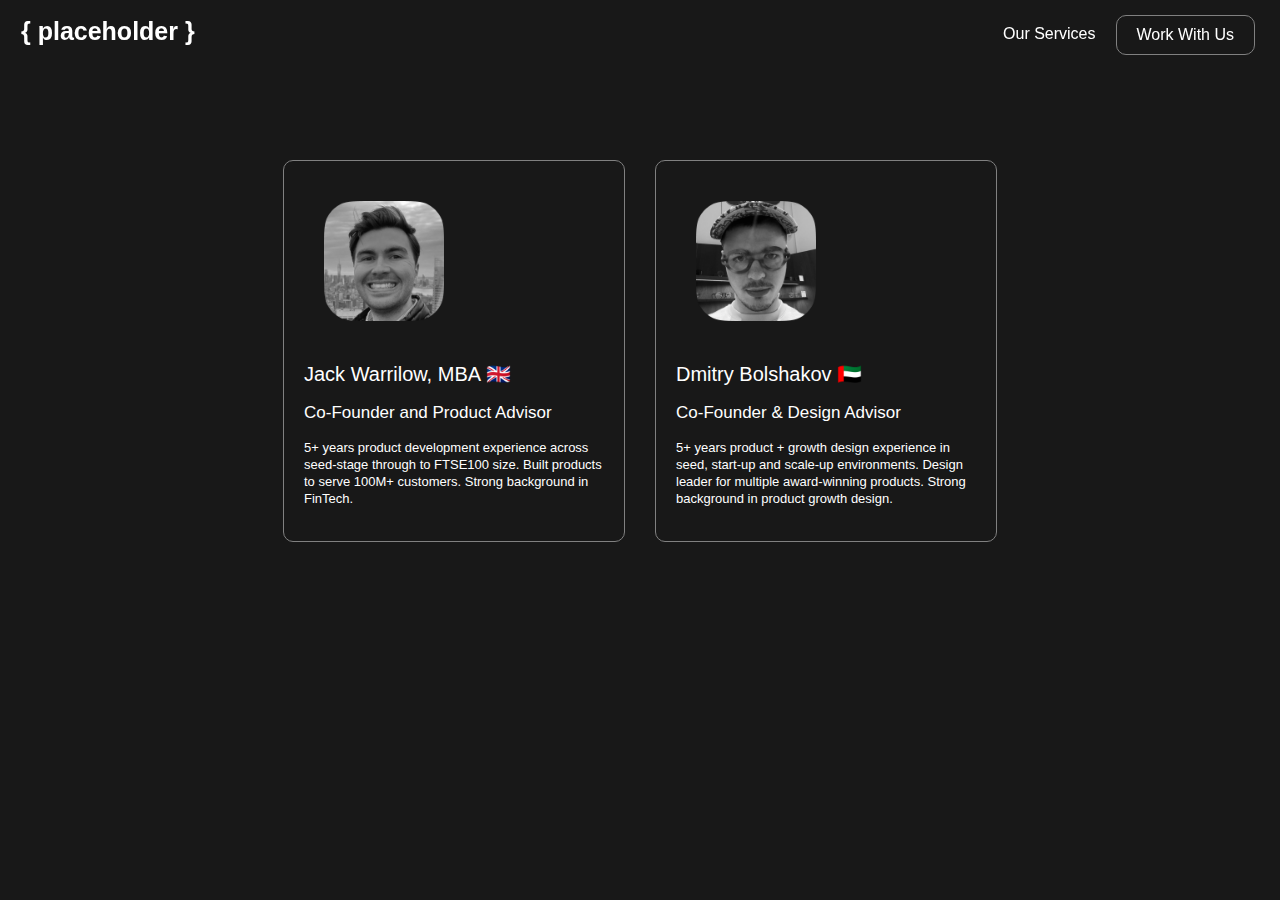
==== aboutUs.html @ 29fb07e6 "Add files via upload" ====
<!DOCTYPE html>
<html lang="en">
<head>
    <meta charset="UTF-8">
    <meta name="viewport" content="width=device-width, initial-scale=1.0">
    <title>Our Services</title>
    <link rel="stylesheet" href="style.css">
    <script src="script.js"></script>
</head>
<body>


<!-- navbar-->


<!-- logo and subtitle-->
    <h1 class="logoTwo"><a href="landingPage.html">{ placeholder }</a></h1>
    <nav class="navBarWhole">
        <ul>
        <li class="ourServices"><a href="ourServices.html">Our Services</a></li>
        <li class="workWithUs"><a class="buttonStyling" href="https://forms.gle/C9d6QhEDBgLGDQk66">Work With Us</a></li>
        </ul>
    </nav>

<!-- body of team members-->

<div class="servicesContainer">
    <div class="divOne">
        <div class="textWrapperOne">
            <img src="Jack.png" alt="Who we've worked with" width="120px" style="padding: 20px;">
            <p class="p5">Jack Warrilow, MBA 🇬🇧</p>
            <p class="p6">Co-Founder and Product Advisor</p>
            <p class="p7">5+ years product development experience across seed-stage through to FTSE100 size. Built products to serve 100M+ customers. Strong background in FinTech.</p>
        </div>
    </div>
    
    <div class="divTwo">
        <div class="textWrapperOne">
            <img src="Dima.png" alt="Who we've worked with" width="120px" style="padding: 20px;">
            <p class="p5">Dmitry Bolshakov 🇦🇪</p>
            <p class="p6">Co-Founder & Design Advisor</p>
            <p class="p7">5+ years product + growth design experience in seed, start-up and scale-up environments. Design leader for multiple award-winning products. Strong background in product growth design. </p>
        </div>
    </div>
---- style.css ----
body {
    background-color: #181818;
    font-family:Arial, Helvetica, sans-serif;
    height: 100;
}

html, body {
    height: 100%;
    overflow: hidden;
    margin: 0; /* Remove default margin */
}

a {
    color: inherit; /* Inherit color from parent element */
    text-decoration: none; /* Remove underline */
}

a:hover {
    color: rgb(51, 51, 51); /* Change color on hover */
    transition: 0.5s; /* Smooth transition */
}

a:active {
    color: #8f8f8f; /* Change color on click */
}

a:visited {
    color: inherit; /* Inherit color from parent element to avoid purple visited links */
    text-decoration: none; /* Remove underline */
}

/* nav bar */

.navBarWhole {
    position: fixed;
    right: 0;
    top: 0;
    padding-top: 15px;
    padding-right: 25px;
    display: flex;
    justify-content: space-between;
    align-items: center;
}

.navBarWhole ul {
    list-style-type: none;
    margin: 0;
    padding: 0;
    display: flex;
    gap: 20px;
}

.navBarWhole ul li {
    color: white;
    transition: 0.5s;
}

.ourServices {
    padding-top: 10px;
    cursor: pointer;
    transition: 0.3s;
}

.ourServices:hover {
    color: rgb(51, 51, 51);
    transition: 0.3s;
    cursor: pointer;
}


.buttonStyling {
    display: inline-block;
    padding: 10px 20px;
    background-color: #181818;
    color: white;
    text-align: center;
    text-decoration: none;
    border-color: white;
    border-radius: 10px;
    font-size: 16px;
    cursor: pointer;
    border: 1px solid hsl(0, 0%, 50%);
    transition: 0.3s;
}

.buttonStyling:hover {
    
    transition: 0.3s;
    border-color: rgb(51, 51, 51);
}

/* main body landing page */ 

.logo {
    color: white;
    font-size: 100px;
    padding-top: 20px;
    padding-right: 35px;
    padding-left: 35px;
    position: fixed;
    bottom: 0;
    padding-bottom: 130px;
}

.subText {
    color: rgb(51, 51, 51);
    font-size: 25px;
    font-weight: 400;
    width: 700px;
    padding-top: 10px;
    padding-right: 35px;
    padding-left: 35px;
    position: fixed;
    bottom: 0;
    padding-bottom: 30px;
    transition: 0.7s;
}

.subText:hover {
    color: white;
    transition: 1.5s;
}

/* main body services page */ 


.logoTwo {
    color: white;
    width: 15%;
    font-size: 25px;
    position: fixed;
    top: 0;
    left: 0;
    margin-left: 20px;
    padding-left: 1px;
    transition: 0.2s;
}

.logoTwo:hover {
    color: #494949;
    font-size: 25px;
    position: fixed;
    top: 0;
    left: 0;
    margin-left: 1  5px;
    cursor: pointer;
    transition: 0.05s;
}

.logoTwo:active {
    color: #8f8f8f;;
    font-size: 25px;
    position: fixed;
    top: 0;
    left: 0;
    margin-left: 25px;
    cursor: pointer;
}

.headerText {
    color: white;
    margin-top: 20px;
}

.containerPlace {
    color: white;
    margin-top: 100px;
    margin-left: 35px;
}

.containerFormat {
    color: white;
}

.servicesContainer {
    display: flex;               /* Enables flex layout */
    justify-content: center;     /* Centers divs horizontally */
    align-items: center;     /* Aligns divs at the top */
    gap: 30px;                   /* Space between divs */
    height: auto;              /* Full viewport height */
    margin: 0 auto;              /* Centers the container itself */
    margin-top: 150px;
    padding: 0;
    overflow: hidden;
}

.divOne, .divTwo, .divThree {
    display: flex;
    flex-direction: column;      /* Stacks children vertically */
    align-items: center;         /* Centers children horizontally */
    justify-content: center;     /* Centers children vertically */
    text-align: left;
}

.textWrapper {
    border: 1px solid hsl(0, 0%, 50%);
    padding: 20px;
    margin: 10px 0;
    background-color:  #181818;
    color: white;
    border-radius: 10px;
    transition: 0.5s;
    width: 300px;
    line-height: 0.1;
}

.textWrapper:hover {
    border: 1px solid hsl(0, 0%, 33%);
    transform: scale(1.05);
}

.p1 {
    color: white;
    font-size: 25px;
}

.p2 {
    color: white;
    line-height: 0.5cm;
    padding-bottom: 30px;
}

.p3 {
    color: white;
    line-height: 0.1cm;
}

.p4 {
    color: rgb(51, 51, 51);
    display: flex;
    justify-content: center;    
    margin-top: 90px;
}

.p5 {
    color: white;
    font-size: 20px;
}

.p6 {
    color: white;
    font-size: 17px;
    padding-bottom: 2px;
}

.p7 {
    color: white;
    font-size: 13px;
    width: auto;
    line-height: 1.3;
}

.line {
    border: 0.5px solid white;
}

.h1 {
    color: white;
}

/* Footer logos */ 

.logosFormatting {
    display: flex;
    padding-top: 35px;
    justify-content: center;
    opacity: 60%;
    gap: 30px;
    height: 20px;
    width: auto;
    align-items: center; 
}

.textWrapperOne {
    border: 1px solid hsl(0, 0%, 50%);
    padding: 20px;
    margin: 10px 0;
    background-color:  #181818;
    color: white;
    border-radius: 10px;
    transition: 0.5s;
    width: 300px;
    line-height: 1;
}

.textWrapperOne:hover {
    border: 1px solid hsl(0, 0%, 33%);
    transform: scale(1.05);
}
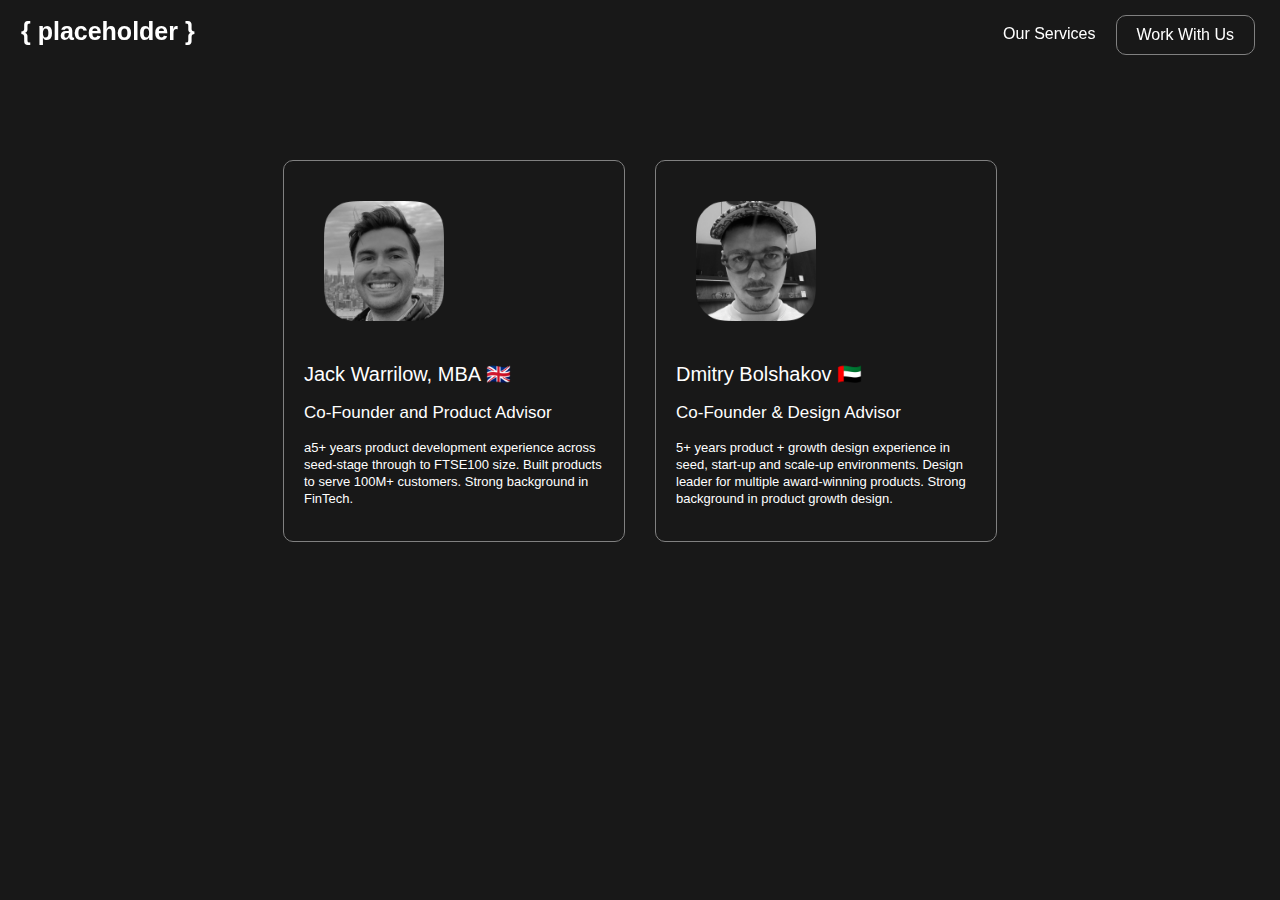
==== commit fb25fe97: "Add files via upload" ====
--- a/aboutUs.html
+++ b/aboutUs.html
@@ -14,7 +14,7 @@
 
 
 <!-- logo and subtitle-->
-    <h1 class="logoTwo"><a href="landingPage.html">{ placeholder }</a></h1>
+    <h1 class="logoTwo"><a href="index.html">{ placeholder }</a></h1>
     <nav class="navBarWhole">
         <ul>
         <li class="ourServices"><a href="ourServices.html">Our Services</a></li>
@@ -30,7 +30,7 @@
             <img src="Jack.png" alt="Who we've worked with" width="120px" style="padding: 20px;">
             <p class="p5">Jack Warrilow, MBA 🇬🇧</p>
             <p class="p6">Co-Founder and Product Advisor</p>
-            <p class="p7">5+ years product development experience across seed-stage through to FTSE100 size. Built products to serve 100M+ customers. Strong background in FinTech.</p>
+            <p class="p7">a5+ years product development experience across seed-stage through to FTSE100 size. Built products to serve 100M+ customers. Strong background in FinTech.</p>
         </div>
     </div>
     
--- a/style.css
+++ b/style.css
@@ -100,6 +100,7 @@
     position: fixed;
     bottom: 0;
     padding-bottom: 130px;
+    width: 75%;
 }
 
 .subText {
@@ -114,7 +115,93 @@
     bottom: 0;
     padding-bottom: 30px;
     transition: 0.7s;
-}
+    width: 75%;
+}
+
+@media (max-width: 360px) {
+    .logo {
+        font-size: 30px;
+        width: 75%;
+    }
+    .subText {
+        font-size: 12px;
+        padding: 58px 35px;
+        width: 75%;
+    }
+}
+
+@media (min-width: 361px) and (max-width: 576px) {
+    .logo {
+        font-size: 50px;
+        width: 75%;
+    }
+    .subText {
+        font-size: 14px;
+        padding: 67px 35px;
+        width: 75%;
+    }
+}
+
+@media (min-width: 390px) and (max-width: 576px) {
+    .logo {
+        font-size: 38px;
+        width: 75%;
+    }
+    .subText {
+        font-size: 14px;
+        padding: 53px 35px;
+        width: 75%;
+    }
+}
+
+@media (min-width: 577px) and (max-width: 768px) {
+    .logo {
+        font-size: 60px;
+        width: 75%;
+    }
+    .subText {
+        font-size: 16px;
+        padding: 70px 35px;
+        width: 75%;
+    }
+}
+
+@media (min-width: 769px) and (max-width: 992px) {
+    .logo {
+        font-size: 70px;
+        width: 75%;
+    }
+    .subText {
+        font-size: 18px;
+        padding: 70px 35px;
+        width: 75%;
+    }
+}
+
+@media (min-width: 993px) and (max-width: 1200px) {
+    .logo {
+        font-size: 85px;
+        width: 75%;
+    }
+    .subText {
+        font-size: 20px;
+        padding: 70px 30px;
+        width: 75%;
+
+    }
+}
+
+@media (min-width: 1201px) {
+    .logo {
+        font-size: 100px; /* Base size */
+        width: 75%;
+    }
+    .subText {
+        font-size: 24px; /* Base size */
+        padding: 45px 35px;
+    }
+}
+
 
 .subText:hover {
     color: white;
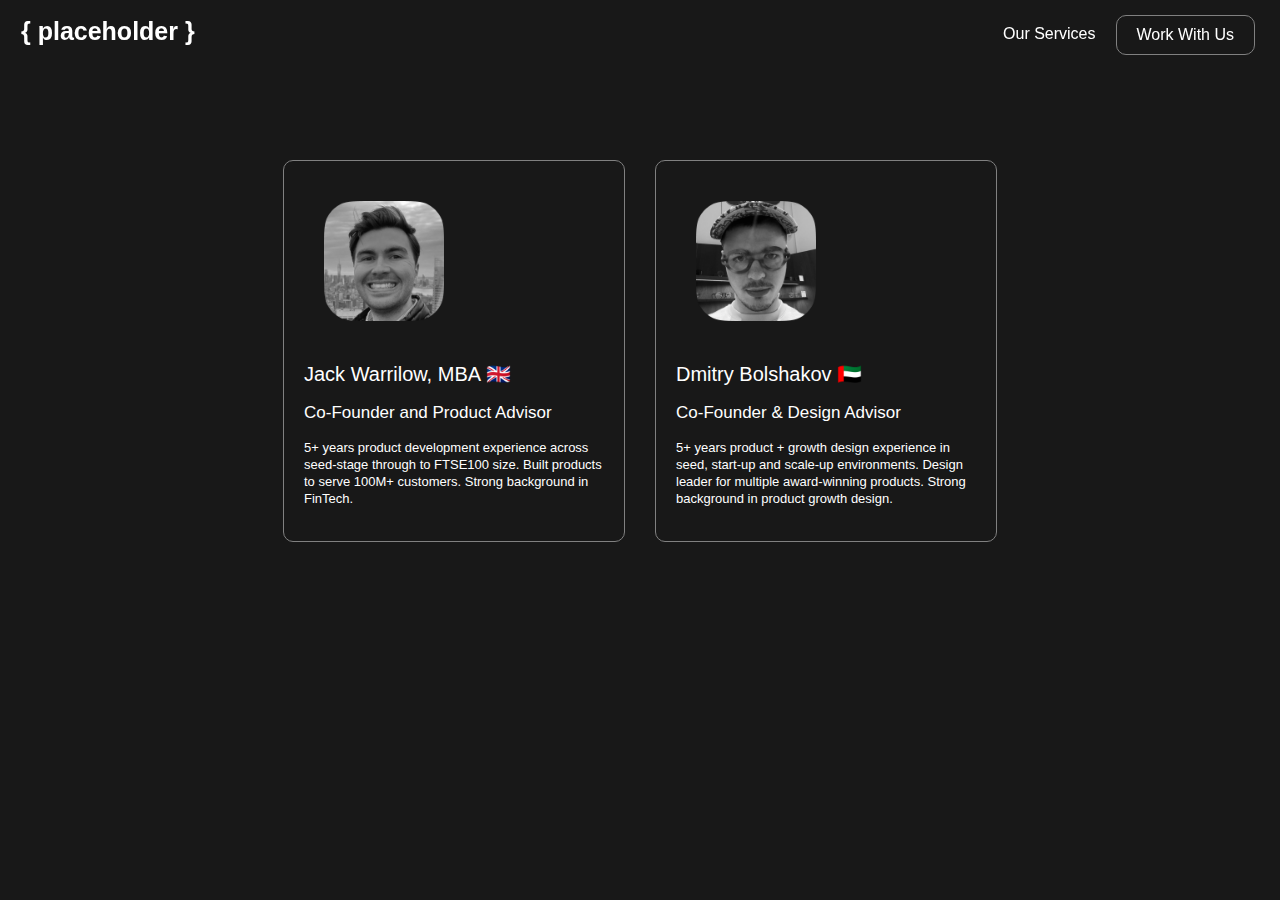
==== commit 8dcd5a62: "Responsiveness for About Us" ====
--- a/aboutUs.html
+++ b/aboutUs.html
@@ -3,7 +3,7 @@
 <head>
     <meta charset="UTF-8">
     <meta name="viewport" content="width=device-width, initial-scale=1.0">
-    <title>Our Services</title>
+    <title>About Us</title>
     <link rel="stylesheet" href="style.css">
     <script src="script.js"></script>
 </head>
@@ -11,8 +11,6 @@
 
 
 <!-- navbar-->
-
-
 <!-- logo and subtitle-->
     <h1 class="logoTwo"><a href="index.html">{ placeholder }</a></h1>
     <nav class="navBarWhole">
@@ -30,7 +28,7 @@
             <img src="Jack.png" alt="Who we've worked with" width="120px" style="padding: 20px;">
             <p class="p5">Jack Warrilow, MBA 🇬🇧</p>
             <p class="p6">Co-Founder and Product Advisor</p>
-            <p class="p7">a5+ years product development experience across seed-stage through to FTSE100 size. Built products to serve 100M+ customers. Strong background in FinTech.</p>
+            <p class="p7">5+ years product development experience across seed-stage through to FTSE100 size. Built products to serve 100M+ customers. Strong background in FinTech.</p>
         </div>
     </div>
     
--- a/style.css
+++ b/style.css
@@ -92,7 +92,7 @@
 /* main body landing page */ 
 
 .logo {
-    color: white;
+    color: rgb(255, 255, 255);
     font-size: 100px;
     padding-top: 20px;
     padding-right: 35px;
@@ -104,7 +104,7 @@
 }
 
 .subText {
-    color: rgb(51, 51, 51);
+    color: rgb(111, 111, 111);
     font-size: 25px;
     font-weight: 400;
     width: 700px;
@@ -113,11 +113,12 @@
     padding-left: 35px;
     position: fixed;
     bottom: 0;
-    padding-bottom: 30px;
     transition: 0.7s;
     width: 75%;
 }
 
+/* Main page and logo */
+
 @media (max-width: 360px) {
     .logo {
         font-size: 30px;
@@ -132,12 +133,14 @@
 
 @media (min-width: 361px) and (max-width: 576px) {
     .logo {
-        font-size: 50px;
-        width: 75%;
+        font-size: 38px;
+        width: 75%;
+        padding-bottom: 140px;
     }
     .subText {
         font-size: 14px;
         padding: 67px 35px;
+        padding-bottom: 35px;
         width: 75%;
     }
 }
@@ -146,10 +149,12 @@
     .logo {
         font-size: 38px;
         width: 75%;
+        padding-bottom: 160px;
     }
     .subText {
         font-size: 14px;
         padding: 53px 35px;
+        padding-bottom: 80px;
         width: 75%;
     }
 }
@@ -162,6 +167,7 @@
     .subText {
         font-size: 16px;
         padding: 70px 35px;
+        padding-bottom: 68px;
         width: 75%;
     }
 }
@@ -174,6 +180,7 @@
     .subText {
         font-size: 18px;
         padding: 70px 35px;
+        padding-bottom: 50px;
         width: 75%;
     }
 }
@@ -193,12 +200,13 @@
 
 @media (min-width: 1201px) {
     .logo {
-        font-size: 100px; /* Base size */
-        width: 75%;
-    }
-    .subText {
-        font-size: 24px; /* Base size */
+        font-size: 100px; 
+        width: 75%;
+    }
+    .subText {
+        font-size: 24px; 
         padding: 45px 35px;
+        padding-bottom: 100px;
     }
 }
 
@@ -223,6 +231,122 @@
     transition: 0.2s;
 }
 
+/* About us page */
+
+@media (min-width: 993px) and (max-width: 1200px) {
+    .logoTwo {
+        font-size: 18px;
+        margin-left: 25px;
+        margin-top: 25px;
+    }
+    .navBarWhole {
+        scale: 80%;
+        padding-right: 10px;
+    }
+    .divOne, .divTwo {
+        scale: 90%;
+    }
+    }
+
+    .servicesContainer {
+        display: flex;               /* Enables flex layout */
+        justify-content: center;     /* Centers divs horizontally */
+        align-items: center;     /* Aligns divs at the top */
+        gap: 30px;                   /* Space between divs */
+        height: auto;              /* Full viewport height */
+        margin: 0 auto;              /* Centers the container itself */
+        margin-top: 150px;
+        padding: 0;
+        overflow: hidden;
+    }
+
+@media (min-width: 769px) and (max-width: 992px) {
+    .logoTwo {
+        font-size: 14px;
+        margin-left: 30px;
+        margin-top: 25px;
+    }
+    .navBarWhole {
+        scale: 73%;
+        padding-right: 1px;
+    }
+    .divOne, .divTwo {
+        scale: 75%;    
+    }
+    }
+
+@media (min-width: 577px) and (max-width: 768px) {
+    .logoTwo {
+        font-size: 12px;
+        margin-left: 30px;
+        margin-top: 25px;
+    }
+    .navBarWhole {
+        right: -6.2%;
+        top: 0;
+        scale: 65%;
+    }
+    .servicesContainer {
+        flex-direction: column;
+        scale: 80%;
+        height: 100vh;
+        width: 100%;
+        justify-content: center;
+        align-items: center;
+        margin: 0%;
+        padding: 0%;
+        }
+    }
+ 
+    @media (min-width: 390px) and (max-width: 576px) {
+    .logoTwo {
+        font-size: 12px;
+        margin-left: 30px;
+        margin-top: 25px;
+        width: 40%;
+    }
+     .navBarWhole {
+        right: 30%;
+        top: 0;
+        padding-right: 38px;
+        scale: 65%;
+    }
+    .servicesContainer {
+        flex-direction: column;
+        scale: 80%;
+        height: 100vh;
+        width: 100%;
+        justify-content: center;
+        align-items: center;
+        margin: 0%;
+        padding: 0%;
+    }
+    }
+    
+    @media (min-width: 361px) and (max-width: 576px) {
+    .logoTwo {
+        font-size: 12px;
+        margin-left: 30px;
+        margin-top: 25px;
+        width: 40%;
+    }
+    .navBarWhole {
+        right: -11.2%;
+        top: 0;
+        scale: 65%;
+    }
+    .servicesContainer {
+        flex-direction: column;
+        scale: 80%;
+        height: 100vh;
+        width: 100%;
+        justify-content: center;
+        align-items: center;
+        margin: 0%;
+        padding: 0%;
+     }
+        }
+    
 .logoTwo:hover {
     color: #494949;
     font-size: 25px;
@@ -259,17 +383,6 @@
     color: white;
 }
 
-.servicesContainer {
-    display: flex;               /* Enables flex layout */
-    justify-content: center;     /* Centers divs horizontally */
-    align-items: center;     /* Aligns divs at the top */
-    gap: 30px;                   /* Space between divs */
-    height: auto;              /* Full viewport height */
-    margin: 0 auto;              /* Centers the container itself */
-    margin-top: 150px;
-    padding: 0;
-    overflow: hidden;
-}
 
 .divOne, .divTwo, .divThree {
     display: flex;
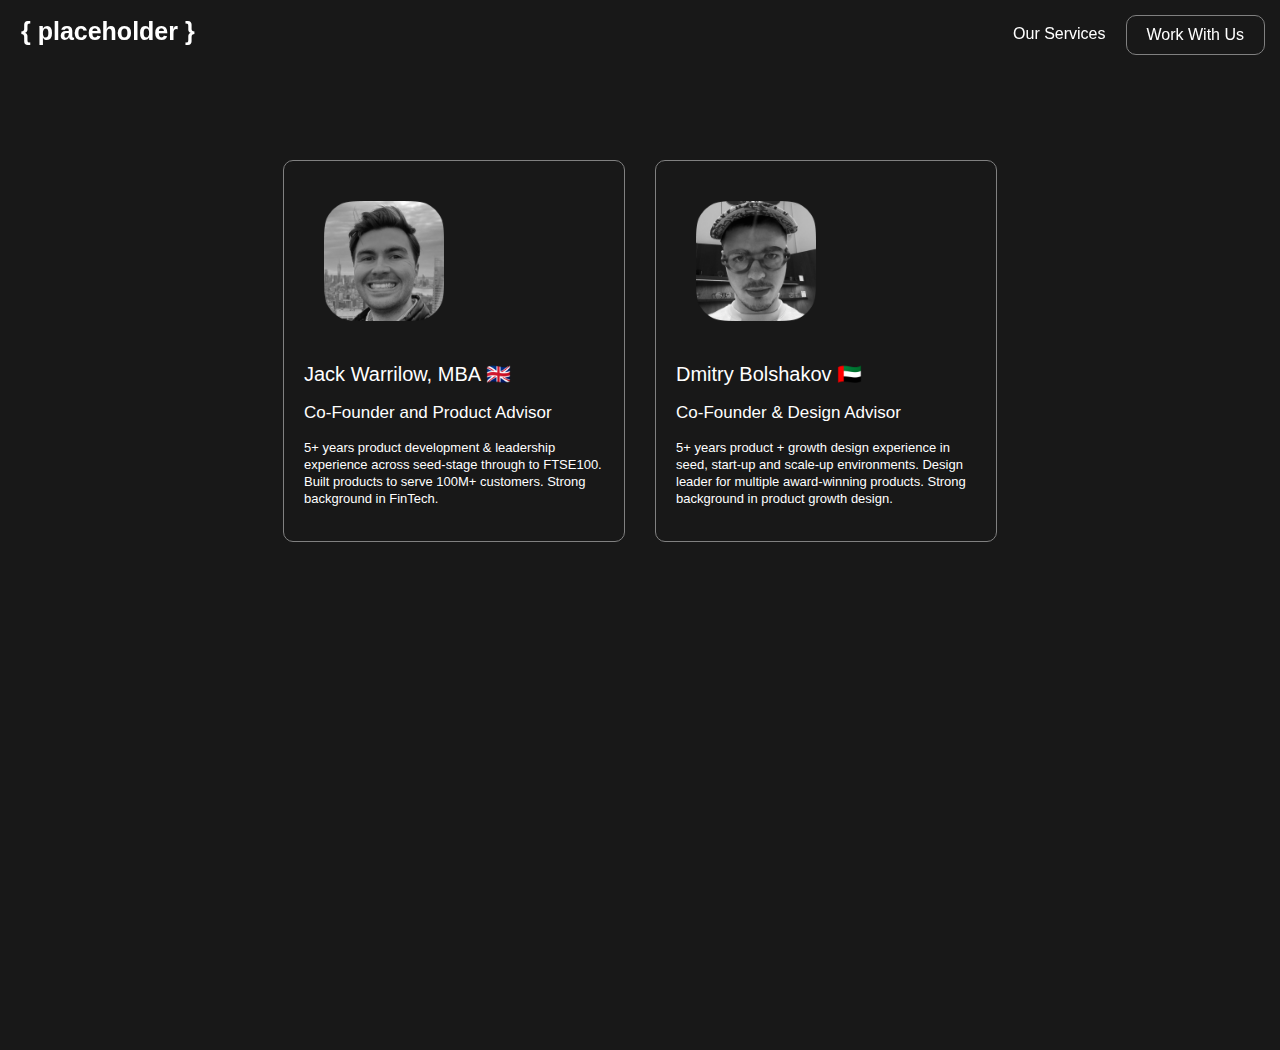
==== commit 7ffaf45e: "Bouncing logoTwo" ====
--- a/aboutUs.html
+++ b/aboutUs.html
@@ -28,7 +28,7 @@
             <img src="Jack.png" alt="Who we've worked with" width="120px" style="padding: 20px;">
             <p class="p5">Jack Warrilow, MBA 🇬🇧</p>
             <p class="p6">Co-Founder and Product Advisor</p>
-            <p class="p7">5+ years product development experience across seed-stage through to FTSE100 size. Built products to serve 100M+ customers. Strong background in FinTech.</p>
+            <p class="p7">5+ years product development & leadership experience across seed-stage through to FTSE100. Built products to serve 100M+ customers. Strong background in FinTech.</p>
         </div>
     </div>
     
--- a/style.css
+++ b/style.css
@@ -2,11 +2,12 @@
     background-color: #181818;
     font-family:Arial, Helvetica, sans-serif;
     height: 100;
+    overflow-x: hidden;
+    margin: 0;
 }
 
 html, body {
     height: 100%;
-    overflow: hidden;
     margin: 0; /* Remove default margin */
 }
 
@@ -30,13 +31,33 @@
 }
 
 /* nav bar */
+
+/* main body services page */ 
+
+.logoTwo {
+    color: white;
+    width: 15%;
+    font-size: 25px;
+    position: fixed;
+    top: 0;
+    left: 0;
+    margin-left: 20px;
+    padding-left: 1px;
+    cursor: pointer;
+    transition: color 0.3s ease, transform 0.1s ease;
+    outline: none;
+}
+
+.logoTwo:hover {
+    color: #494949;
+}
 
 .navBarWhole {
     position: fixed;
     right: 0;
     top: 0;
     padding-top: 15px;
-    padding-right: 25px;
+    padding-right: 15px;
     display: flex;
     justify-content: space-between;
     align-items: center;
@@ -149,12 +170,12 @@
     .logo {
         font-size: 38px;
         width: 75%;
-        padding-bottom: 160px;
+        padding-bottom: 120px;
     }
     .subText {
         font-size: 14px;
         padding: 53px 35px;
-        padding-bottom: 80px;
+        padding-bottom: 35px;
         width: 75%;
     }
 }
@@ -216,20 +237,6 @@
     transition: 1.5s;
 }
 
-/* main body services page */ 
-
-
-.logoTwo {
-    color: white;
-    width: 15%;
-    font-size: 25px;
-    position: fixed;
-    top: 0;
-    left: 0;
-    margin-left: 20px;
-    padding-left: 1px;
-    transition: 0.2s;
-}
 
 /* About us page */
 
@@ -245,6 +252,10 @@
     }
     .divOne, .divTwo {
         scale: 90%;
+    }
+    .divOne, .divTwo {
+        margin-left: -15px;
+        margin-right: -15px;
     }
     }
 
@@ -257,7 +268,7 @@
         margin: 0 auto;              /* Centers the container itself */
         margin-top: 150px;
         padding: 0;
-        overflow: hidden;
+        overflow: visible;
     }
 
 @media (min-width: 769px) and (max-width: 992px) {
@@ -272,6 +283,10 @@
     }
     .divOne, .divTwo {
         scale: 75%;    
+    }
+    .divOne, .divTwo {
+        margin-left: -45px;
+        margin-right: -45px;
     }
     }
 
@@ -296,33 +311,39 @@
         margin: 0%;
         padding: 0%;
         }
+    .divOne, .divTwo {
+        margin-bottom: -25px;
+    }
     }
  
     @media (min-width: 390px) and (max-width: 576px) {
     .logoTwo {
         font-size: 12px;
-        margin-left: 30px;
+        margin-left: 90px;
         margin-top: 25px;
         width: 40%;
     }
+   
      .navBarWhole {
-        right: 30%;
+        right: 0%;
         top: 0;
-        padding-right: 38px;
-        scale: 65%;
+        padding-right: 65px;
+        transform: scale(1.10);
     }
     .servicesContainer {
         flex-direction: column;
-        scale: 80%;
-        height: 100vh;
         width: 100%;
-        justify-content: center;
         align-items: center;
-        margin: 0%;
-        padding: 0%;
+        position: relative;
+        top: -29px;
+    }
+    .divOne, .divTwo {
+        margin-bottom: -20px;
     }
     }
     
+
+
     @media (min-width: 361px) and (max-width: 576px) {
     .logoTwo {
         font-size: 12px;
@@ -331,13 +352,13 @@
         width: 40%;
     }
     .navBarWhole {
-        right: -11.2%;
+        right: -17%;
         top: 0;
         scale: 65%;
     }
     .servicesContainer {
         flex-direction: column;
-        scale: 80%;
+        scale: 70%;
         height: 100vh;
         width: 100%;
         justify-content: center;
@@ -347,26 +368,6 @@
      }
         }
     
-.logoTwo:hover {
-    color: #494949;
-    font-size: 25px;
-    position: fixed;
-    top: 0;
-    left: 0;
-    margin-left: 1  5px;
-    cursor: pointer;
-    transition: 0.05s;
-}
-
-.logoTwo:active {
-    color: #8f8f8f;;
-    font-size: 25px;
-    position: fixed;
-    top: 0;
-    left: 0;
-    margin-left: 25px;
-    cursor: pointer;
-}
 
 .headerText {
     color: white;
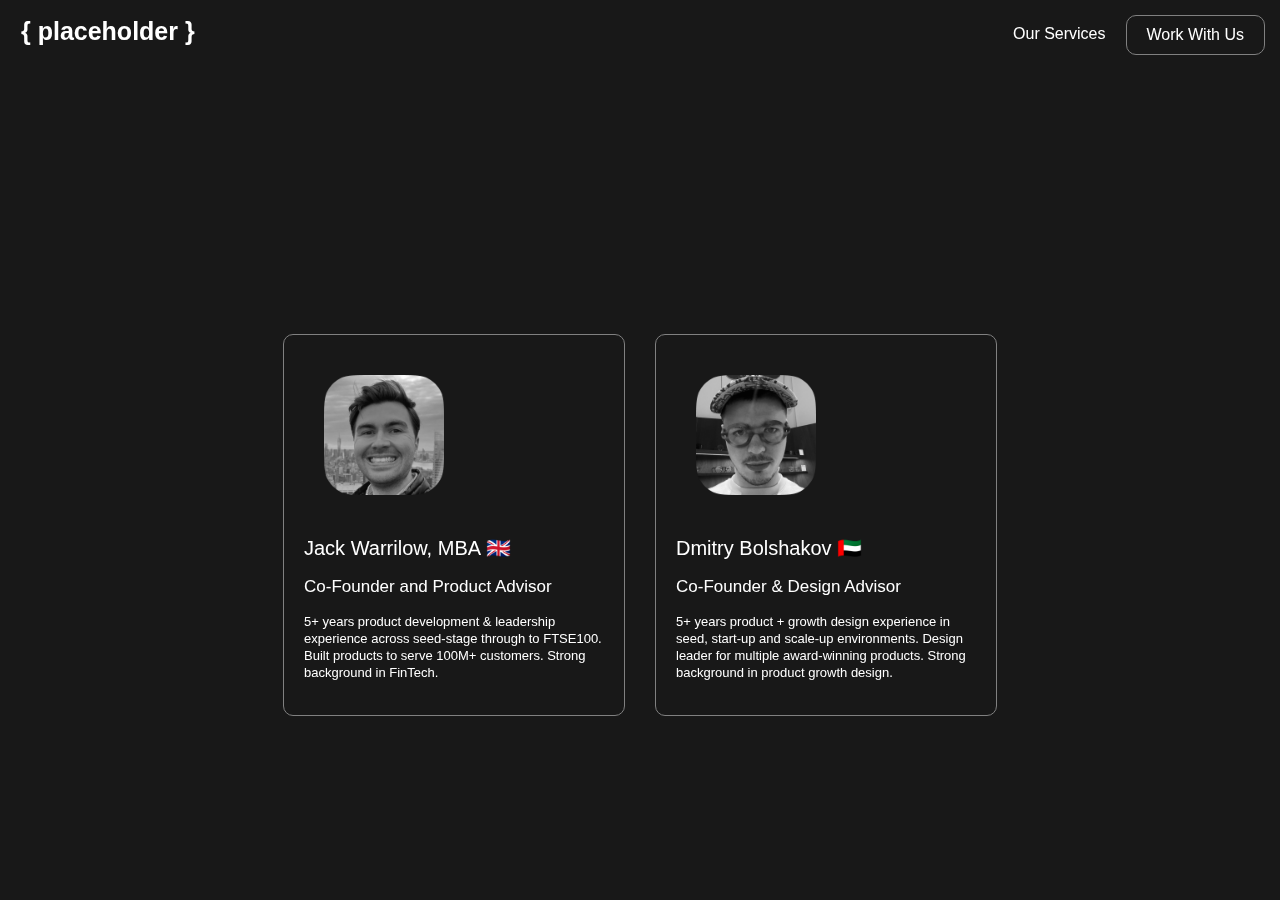
==== commit 31950436: "No scroll on About us" ====
--- a/aboutUs.html
+++ b/aboutUs.html
@@ -7,8 +7,7 @@
     <link rel="stylesheet" href="style.css">
     <script src="script.js"></script>
 </head>
-<body>
-
+<body class="nonScrollablePage">
 
 <!-- navbar-->
 <!-- logo and subtitle-->
@@ -39,4 +38,5 @@
             <p class="p6">Co-Founder & Design Advisor</p>
             <p class="p7">5+ years product + growth design experience in seed, start-up and scale-up environments. Design leader for multiple award-winning products. Strong background in product growth design. </p>
         </div>
-    </div>+    </div>
+    </body>--- a/style.css
+++ b/style.css
@@ -9,6 +9,15 @@
 html, body {
     height: 100%;
     margin: 0; /* Remove default margin */
+}
+
+.nonScrollablePage {
+    display: flex;
+    justify-content: center;
+    align-items: center;
+    height: 100vh; /* Full viewport height */
+    position: fixed; /* Fix content */
+    width: 100%;
 }
 
 a {
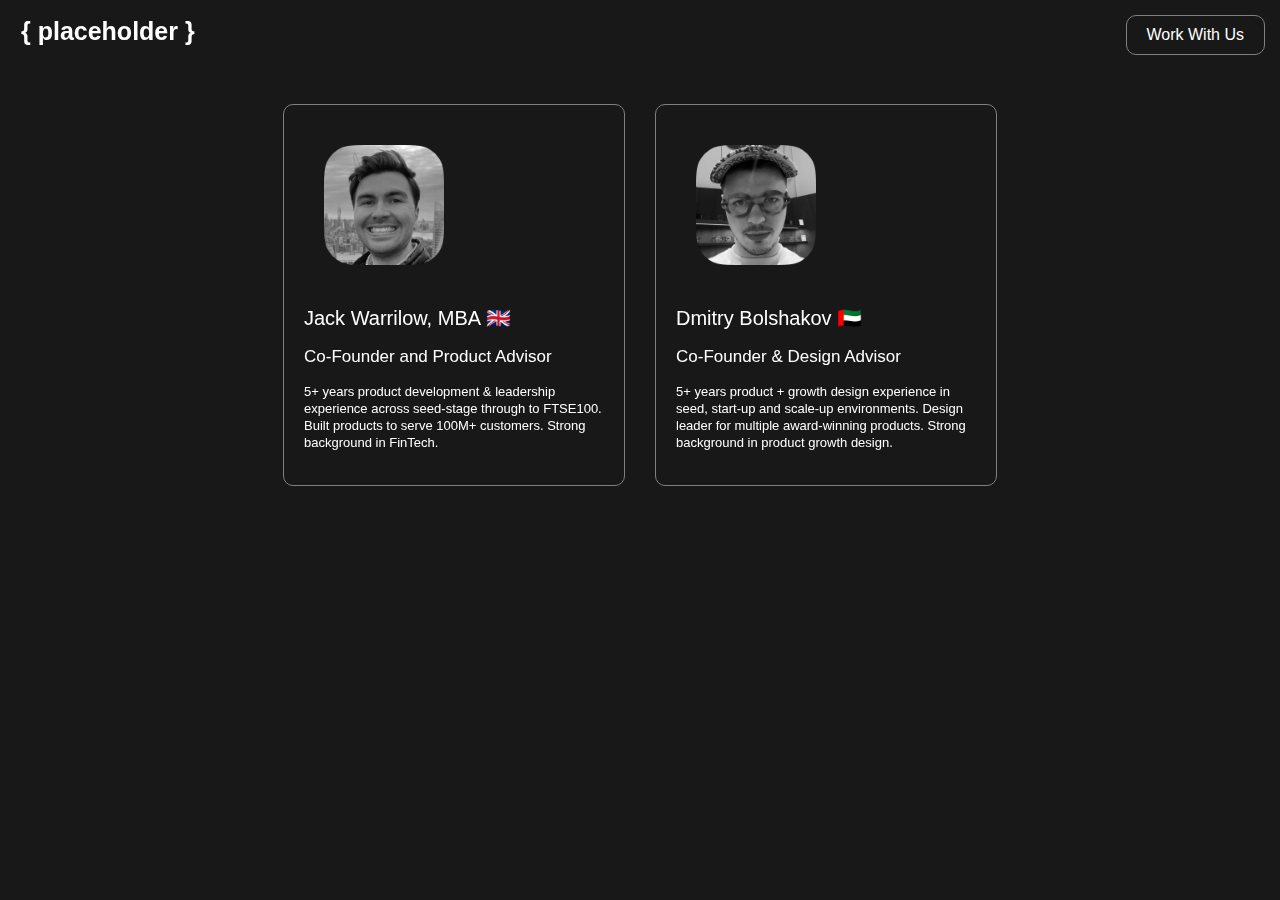
==== commit f31f673a: "Overhaul" ====
--- a/aboutUs.html
+++ b/aboutUs.html
@@ -14,7 +14,7 @@
     <h1 class="logoTwo"><a href="index.html">{ placeholder }</a></h1>
     <nav class="navBarWhole">
         <ul>
-        <li class="ourServices"><a href="ourServices.html">Our Services</a></li>
+        <!-- <li class="ourServices"><a href="ourServices.html">Our Services</a></li> -->
         <li class="workWithUs"><a class="buttonStyling" href="https://forms.gle/C9d6QhEDBgLGDQk66">Work With Us</a></li>
         </ul>
     </nav>
@@ -39,4 +39,5 @@
             <p class="p7">5+ years product + growth design experience in seed, start-up and scale-up environments. Design leader for multiple award-winning products. Strong background in product growth design. </p>
         </div>
     </div>
+
     </body>--- a/style.css
+++ b/style.css
@@ -8,16 +8,16 @@
 
 html, body {
     height: 100%;
-    margin: 0; /* Remove default margin */
+    margin: 0; 
 }
 
 .nonScrollablePage {
     display: flex;
     justify-content: center;
     align-items: center;
-    height: 100vh; /* Full viewport height */
-    position: fixed; /* Fix content */
-    width: 100%;
+    height: 100vh; 
+    position: fixed;
+    width: 100%;;
 }
 
 a {
@@ -42,6 +42,33 @@
 /* nav bar */
 
 /* main body services page */ 
+
+.styling {
+    display: flex;
+    flex-direction: column;
+    justify-content: center;
+    height: 75vh;
+    margin-left: 35px;
+    }
+
+.leadText {
+    color: rgb(255, 255, 255);
+    font-size: 70px;
+    margin-bottom: 5px; /* Add some space between leadText and subText */
+    text-align: left; /* Align text to the left */
+    padding-left: 35px;
+    
+}
+
+.valueProp {
+    color: rgb(137, 137, 137);
+    font-weight:lighter;
+    padding-left: 35px;
+}
+
+.experiencePositioning {
+    
+}
 
 .logoTwo {
     color: white;
@@ -124,26 +151,8 @@
 .logo {
     color: rgb(255, 255, 255);
     font-size: 100px;
-    padding-top: 20px;
     padding-right: 35px;
     padding-left: 35px;
-    position: fixed;
-    bottom: 0;
-    padding-bottom: 130px;
-    width: 75%;
-}
-
-.subText {
-    color: rgb(111, 111, 111);
-    font-size: 25px;
-    font-weight: 400;
-    width: 700px;
-    padding-top: 10px;
-    padding-right: 35px;
-    padding-left: 35px;
-    position: fixed;
-    bottom: 0;
-    transition: 0.7s;
     width: 75%;
 }
 
@@ -239,7 +248,6 @@
         padding-bottom: 100px;
     }
 }
-
 
 .subText:hover {
     color: white;
@@ -275,10 +283,23 @@
         gap: 30px;                   /* Space between divs */
         height: auto;              /* Full viewport height */
         margin: 0 auto;              /* Centers the container itself */
-        margin-top: 150px;
+        margin-bottom: 310px;
         padding: 0;
         overflow: visible;
     }
+
+    .servicesContainerOurServices {
+        display: flex;               /* Enables flex layout */
+        justify-content: center;     /* Centers divs horizontally */
+        align-items: center;     /* Aligns divs at the top */
+        gap: 30px;                   /* Space between divs */
+        height: auto;              /* Full viewport height */
+        margin: 0 auto;              /* Centers the container itself */
+        margin-top: 170px;
+        padding: 0;
+        overflow: visible;
+    }
+
 
 @media (min-width: 769px) and (max-width: 992px) {
     .logoTwo {
@@ -439,7 +460,6 @@
     color: rgb(51, 51, 51);
     display: flex;
     justify-content: center;    
-    margin-top: 90px;
 }
 
 .p5 {
